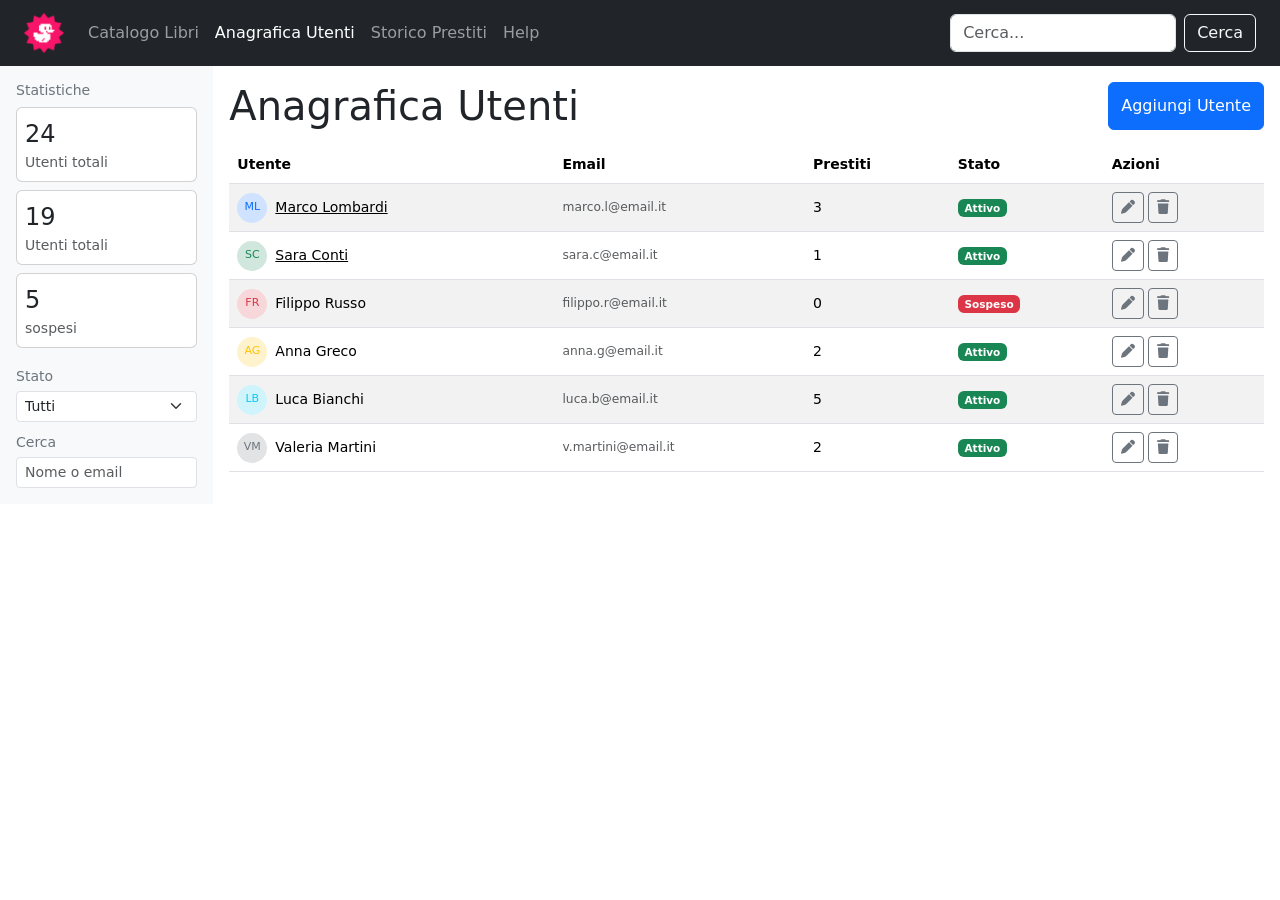
==== anagrafica-utenti.html @ 26023a5a "creazione della pagina anagrafica-utenti" ====
<!DOCTYPE html>
<html lang="it">

<head>
    <meta charset="UTF-8">
    <meta name="viewport" content="width=device-width, initial-scale=1.0">
    <title>Anagrafica Utenti</title>
    <link href="https://cdn.jsdelivr.net/npm/bootstrap@5.3.8/dist/css/bootstrap.min.css" rel="stylesheet"
        integrity="sha384-sRIl4kxILFvY47J16cr9ZwB07vP4J8+LH7qKQnuqkuIAvNWLzeN8tE5YBujZqJLB" crossorigin="anonymous">
    <link rel="stylesheet" href="https://cdnjs.cloudflare.com/ajax/libs/font-awesome/6.5.0/css/all.min.css">

    <link rel="stylesheet" href="./style/index.css">
</head>

<body>
    <header>
        <nav class="navbar navbar-expand-lg bg-dark navbar-dark">
            <div class="container-fluid px-4">
                <a class="navbar-brand d-flex align-items-center gap-2" href="./index.html">
                    <img src="./img/duck.png" alt="Logo" class="header-logo">
                </a>
                <button class="navbar-toggler" type="button" data-bs-toggle="collapse" data-bs-target="#navMenu"
                    aria-controls="navMenu" aria-expanded="false" aria-label="Toggle navigation">
                    <span class="navbar-toggler-icon"></span>
                </button>
                <div class="collapse navbar-collapse" id="navMenu">
                    <ul class="navbar-nav me-auto mb-2 mb-lg-0">
                        <li class="nav-item">
                            <a class="nav-link" href="./index-offcanvas.html">Catalogo Libri</a>
                        </li>
                        <li class="nav-item">
                            <a class="nav-link text-white" href="./anagrafica-utenti.html">Anagrafica Utenti</a>
                        </li>
                        <li class="nav-item">
                            <a class="nav-link" href="#">Storico Prestiti</a>
                        </li>
                        <li class="nav-item">
                            <a class="nav-link" href="#">Help</a>
                        </li>
                    </ul>
                    <form class="d-flex gap-2" role="search">
                        <input class="form-control" type="search" placeholder="Cerca...">
                        <button class="btn btn-outline-light" type="submit">Cerca</button>
                    </form>
                </div>
            </div>
        </nav>
    </header>

    <div class="container-fluid p-0">
        <div class="row g-0">
            <aside class="col-md-3 col-lg-2 d-none d-md-block p-3 bg-light">
                <h4 class="small fw-medium text-secondary mb-2">Statistiche</h4>
                <article class="card mb-2">
                    <div class="card-body p-2">
                        <strong class="fs-4 fw-medium">24</strong>
                        <small class="text-muted d-block">Utenti totali</small>
                    </div>
                </article>
                <article class="card mb-2">
                    <div class="card-body p-2">
                        <strong class="fs-4 fw-medium">19</strong>
                        <small class="text-muted d-block">Utenti totali</small>
                    </div>
                </article>
                <article class="card mb-2">
                    <div class="card-body p-2">
                        <strong class="fs-4 fw-medium">5</strong>
                        <small class="text-muted d-block">sospesi</small>
                    </div>
                </article>
                <div class="mt-3">
                    <label for="stato-utente" class="form-label small text-secondary mb-1">Stato</label>
                    <select name="stato utente" id="stato-utente" class="form-select form-select-sm mb-2">
                        <option selected>Tutti</option>
                        <option>Attivo</option>
                        <option>Sospeso</option>
                    </select>
                    <label for="cerca-utente" class="form-label small text-secondary mb-1">Cerca</label>
                    <input type="text" class="form-control form-control-sm" placeholder="Nome o email"
                        id="cerca-utente">
                </div>
            </aside>
            <main class="col-12 col-md-9 col-lg-10 p-3">
                <div class="d-flex justify-content-between aling-items-center mb-3">
                    <h1 class="fw-medium mb-0">Anagrafica Utenti</h1>
                    <button class="btn btn-primary">
                        <a class="text-white text-decoration-none" href="#">Aggiungi Utente</a>
                    </button>
                </div>
                <div class="d-flex d-md-none gap-2 mb-3">
                    <input type="text" class="form-control form-control-sm w-75" placeholder="cerca per nome o email">
                    <select name="stato utente" class="form-select form-select-sm w-25">
                        <option selected>Tutti gli stati</option>
                        <option>Attivo</option>
                        <option>Sospeso</option>
                    </select>
                </div>
                <div class="d-sm-none d-flex flex-column gap-2 ">
                    <div class="card border p-2">
                        <div class="d-flex align-items-center gap-2">
                            <div class="avatar-utente bg-primary-subtle text-primary">ML</div>
                            <div class="flex-grow-1 overflow-hidden">
                                <div class="fw-medium small text-truncate">Marco Lombardi</div>
                                <div class="text-muted small">marco.l@email.it - 3 prestiti</div>
                            </div>
                            <div class="d-flex flex-column align-items-center gap-1">
                                <span class="badge text-bg-success w-100">Attivo</span>
                                <div class="d-flex gap-1">
                                    <button class="btn btn-sm btn-outline-secondary">
                                        <i class="fa-solid fa-pen"></i>
                                    </button>
                                    <button class="btn btn-sm btn-outline-secondary">
                                        <i class="fa-solid fa-trash"></i>
                                    </button>
                                </div>
                            </div>
                        </div>
                    </div>
                    <div class="card border p-2">
                        <div class="d-flex align-items-center gap-2">
                            <div class="avatar-utente bg-success-subtle text-success">SC</div>
                            <div class="flex-grow-1 overflow-hidden">
                                <div class="fw-medium small text-truncate">Sara Conti</div>
                                <div class="text-muted small">sara.c@email.it - 1 prestito</div>
                            </div>
                            <div class="d-flex flex-column align-items-center gap-1">
                                <span class="badge text-bg-success w-100">Attivo</span>
                                <div class="d-flex gap-1">
                                    <button class="btn btn-sm btn-outline-secondary">
                                        <i class="fa-solid fa-pen"></i>
                                    </button>
                                    <button class="btn btn-sm btn-outline-secondary">
                                        <i class="fa-solid fa-trash"></i>
                                    </button>
                                </div>
                            </div>
                        </div>
                    </div>
                    <div class="card border p-2">
                        <div class="d-flex align-items-center gap-2">
                            <div class="avatar-utente bg-danger-subtle text-danger">FR</div>
                            <div class="flex-grow-1 overflow-hidden">
                                <div class="fw-medium small text-truncate">Filippo Russo</div>
                                <div class="text-muted small">filippo.r@email.it - 0 prestiti</div>
                            </div>
                            <div class="d-flex flex-column align-items-center gap-1">
                                <span class="badge text-bg-danger w-100">Sospeso</span>
                                <div class="d-flex gap-1">
                                    <button class="btn btn-sm btn-outline-secondary">
                                        <i class="fa-solid fa-pen"></i>
                                    </button>
                                    <button class="btn btn-sm btn-outline-secondary">
                                        <i class="fa-solid fa-trash"></i>
                                    </button>
                                </div>
                            </div>
                        </div>
                    </div>
                    <div class="card border p-2">
                        <div class="d-flex align-items-center gap-2">
                            <div class="avatar-utente bg-warning-subtle text-warning">AG</div>
                            <div class="flex-grow-1 overflow-hidden">
                                <div class="fw-medium small text-truncate">Anna Greco</div>
                                <div class="text-muted small">anna.g@email.it - 2 prestiti</div>
                            </div>
                            <div class="d-flex flex-column align-items-center gap-1">
                                <span class="badge text-bg-success w-100">Attivo</span>
                                <div class="d-flex gap-1">
                                    <button class="btn btn-sm btn-outline-secondary">
                                        <i class="fa-solid fa-pen"></i>
                                    </button>
                                    <button class="btn btn-sm btn-outline-secondary">
                                        <i class="fa-solid fa-trash"></i>
                                    </button>
                                </div>
                            </div>
                        </div>
                    </div>
                    <div class="card border p-2">
                        <div class="d-flex align-items-center gap-2">
                            <div class="avatar-utente bg-info-subtle text-info">LB</div>
                            <div class="flex-grow-1 overflow-hidden">
                                <div class="fw-medium small text-truncate">Luca Bianchi</div>
                                <div class="text-muted small">luca.b@email.it - 5 prestiti</div>
                            </div>
                            <div class="d-flex flex-column align-items-center gap-1">
                                <span class="badge text-bg-success w-100">Attivo</span>
                                <div class="d-flex gap-1">
                                    <button class="btn btn-sm btn-outline-secondary">
                                        <i class="fa-solid fa-pen"></i>
                                    </button>
                                    <button class="btn btn-sm btn-outline-secondary">
                                        <i class="fa-solid fa-trash"></i>
                                    </button>
                                </div>
                            </div>
                        </div>
                    </div>
                    <div class="card border p-2">
                        <div class="d-flex align-items-center gap-2">
                            <div class="avatar-utente bg-secondary-subtle text-secondary">VM</div>
                            <div class="flex-grow-1 overflow-hidden">
                                <div class="fw-medium small text-truncate">Valeria Martini</div>
                                <div class="text-muted small">v.martini@email.it - 2 prestiti</div>
                            </div>
                            <div class="d-flex flex-column align-items-center gap-1">
                                <span class="badge text-bg-success w-100">Attivo</span>
                                <div class="d-flex gap-1">
                                    <button class="btn btn-sm btn-outline-secondary">
                                        <i class="fa-solid fa-pen"></i>
                                    </button>
                                    <button class="btn btn-sm btn-outline-secondary">
                                        <i class="fa-solid fa-trash"></i>
                                    </button>
                                </div>
                            </div>
                        </div>
                    </div>
                </div>
                <div class="d-none d-sm-flex">
                    <div class="flex-grow-1">
                        <table class="table table-md table-striped align-middle mb-0 small">
                            <thead>
                                <tr>
                                    <th scope="col">Utente</th>
                                    <th scope="col">Email</th>
                                    <th scope="col">Prestiti</th>
                                    <th scope="col">Stato</th>
                                    <th scope="col">Azioni</th>
                                </tr>
                            </thead>
                            <tbody>
                                <tr class="">
                                    <td>
                                        <div class="d-flex align-items-center gap-2">
                                            <div class="avatar-utente bg-primary-subtle text-primary">ML</div>
                                            <span class="text-decoration-underline" style="cursor:pointer;"
                                                data-bs-toggle="offcanvas" data-bs-target="#user-detail-1">
                                                Marco Lombardi
                                            </span>
                                        </div>
                                    </td>
                                    <td class="text-muted small">marco.l@email.it</td>
                                    <td>3</td>
                                    <td><span class="badge text-bg-success">Attivo</span></td>
                                    <td>
                                        <div class="d-flex gap-1">
                                            <button class="btn btn-sm btn-outline-secondary">
                                                <i class="fa-solid fa-pen"></i>
                                            </button>
                                            <button class="btn btn-sm btn-outline-secondary">
                                                <i class="fa-solid fa-trash"></i>
                                            </button>
                                    </td>
                                </tr>
                                <tr>
                                    <td>
                                        <div class="d-flex align-items-center gap-2">
                                            <div class="avatar-utente bg-success-subtle text-success">SC</div>
                                            <span class="text-decoration-underline" style="cursor:pointer;"
                                                data-bs-toggle="offcanvas" data-bs-target="#user-detail-2">
                                                Sara Conti
                                            </span>
                                        </div>
                                    </td>
                                    <td class="text-muted small">sara.c@email.it</td>
                                    <td>1</td>
                                    <td><span class="badge text-bg-success">Attivo</span></td>
                                    <td>
                                        <div class="d-flex gap-1">
                                            <button class="btn btn-sm btn-outline-secondary">
                                                <i class="fa-solid fa-pen"></i>
                                            </button>
                                            <button class="btn btn-sm btn-outline-secondary">
                                                <i class="fa-solid fa-trash"></i>
                                            </button>
                                    </td>
                                </tr>
                                <tr>
                                    <td>
                                        <div class="d-flex align-items-center gap-2">
                                            <div class="avatar-utente bg-danger-subtle text-danger">FR</div>
                                            <span>Filippo Russo</span>
                                        </div>
                                    </td>
                                    <td class="text-muted small">filippo.r@email.it</td>
                                    <td>0</td>
                                    <td><span class="badge text-bg-danger">Sospeso</span></td>
                                    <td>
                                        <div class="d-flex gap-1">
                                            <button class="btn btn-sm btn-outline-secondary">
                                                <i class="fa-solid fa-pen"></i>
                                            </button>
                                            <button class="btn btn-sm btn-outline-secondary">
                                                <i class="fa-solid fa-trash"></i>
                                            </button>
                                    </td>
                                </tr>
                                <tr>
                                    <td>
                                        <div class="d-flex align-items-center gap-2">
                                            <div class="avatar-utente bg-warning-subtle text-warning">AG</div>
                                            <span>Anna Greco</span>
                                        </div>
                                    </td>
                                    <td class="text-muted small">anna.g@email.it</td>
                                    <td>2</td>
                                    <td><span class="badge text-bg-success">Attivo</span></td>
                                    <td>
                                        <div class="d-flex gap-1">
                                            <button class="btn btn-sm btn-outline-secondary">
                                                <i class="fa-solid fa-pen"></i>
                                            </button>
                                            <button class="btn btn-sm btn-outline-secondary">
                                                <i class="fa-solid fa-trash"></i>
                                            </button>
                                    </td>
                                </tr>
                                <tr>
                                    <td>
                                        <div class="d-flex align-items-center gap-2">
                                            <div class="avatar-utente bg-info-subtle text-info">LB</div>
                                            <span>Luca Bianchi</span>
                                        </div>
                                    </td>
                                    <td class="text-muted small">luca.b@email.it</td>
                                    <td>5</td>
                                    <td><span class="badge text-bg-success">Attivo</span></td>
                                    <td>
                                        <div class="d-flex gap-1">
                                            <button class="btn btn-sm btn-outline-secondary">
                                                <i class="fa-solid fa-pen"></i>
                                            </button>
                                            <button class="btn btn-sm btn-outline-secondary">
                                                <i class="fa-solid fa-trash"></i>
                                            </button>
                                    </td>
                                </tr>
                                <tr>
                                    <td>
                                        <div class="d-flex align-items-center gap-2">
                                            <div class="avatar-utente bg-secondary-subtle text-secondary">VM</div>
                                            <span>Valeria Martini</span>
                                        </div>
                                    </td>
                                    <td class="text-muted small">v.martini@email.it</td>
                                    <td>2</td>
                                    <td><span class="badge text-bg-success">Attivo</span></td>
                                    <td>
                                        <div class="d-flex gap-1">
                                            <button class="btn btn-sm btn-outline-secondary">
                                                <i class="fa-solid fa-pen"></i>
                                            </button>
                                            <button class="btn btn-sm btn-outline-secondary">
                                                <i class="fa-solid fa-trash"></i>
                                            </button>
                                    </td>
                                </tr>
                            </tbody>
                        </table>
                        <div class="offcanvas offcanvas-end" id="user-detail-1">
                            <div class="offcanvas-header">
                                <h5 class="offcanvas-title">Dettagli Utente</h5>
                                <button class="btn-close" data-bs-dismiss="offcanvas"></button>
                            </div>
                            <div class="offcanvas-body">
                                <div class="card">
                                    <div class="d-flex justify-content-center my-1">
                                        <div class="card-avatar bg-primary-subtle text-primary">ML</div>
                                    </div>
                                    <div class="text-center fw-medium mb-1 small">Marco Lombardi</div>
                                    <div class="text-center text-muted mb-3 small">marco.l@email.it
                                    </div>
                                    <div class="card-body">
                                        <div class="d-flex justify-content-between border-bottom py-1 small">
                                            <span class="text-muted">Telefono</span>
                                            <span class="fw-medium">333 1234567</span>
                                        </div>
                                        <div class="d-flex justify-content-between border-bottom py-1 small">
                                            <span class="text-muted">Stato</span>
                                            <span class="badge bg-success">Attivo</span>
                                        </div>
                                        <div class="d-flex justify-content-between border-bottom py-1 small">
                                            <span class="text-muted">Iscritto il</span>
                                            <span class="fw-medium">12/03/2022</span>
                                        </div>
                                        <div class="d-flex justify-content-between border-bottom py-1 small">
                                            <span class="text-muted">Prestiti attivi</span>
                                            <span class="fw-medium">3</span>
                                        </div>
                                        <div class="d-flex justify-content-between py-1 small">
                                            <span class="text-muted">Prestiti totali</span>
                                            <span class="fw-medium">14</span>
                                        </div>
                                    </div>
                                </div>
                            </div>
                        </div>
                        <div class="offcanvas offcanvas-end" id="user-detail-2">
                            <div class="offcanvas-header">
                                <h5 class="offcanvas-title">Dettagli Utente</h5>
                                <button class="btn-close" data-bs-dismiss="offcanvas"></button>
                            </div>
                            <div class="offcanvas-body">
                                <div class="card">
                                    <div class="d-flex justify-content-center mb-1">
                                        <div class="card-avatar bg-success-subtle text-success">SC</div>
                                    </div>
                                    <div class="text-center fw-medium mb-1 small">Sara Conti</div>
                                    <div class="text-center text-muted mb-3 small">sara.c@email.it</div>
                                    <div class="card-body">
                                        <div class="d-flex justify-content-between border-bottom py-1 small">
                                            <span class="text-muted">Telefono</span>
                                            <span class="fw-medium">333 1234567</span>
                                        </div>
                                        <div class="d-flex justify-content-between border-bottom py-1 small">
                                            <span class="text-muted">Stato</span>
                                            <span class="badge bg-success">Attivo</span>
                                        </div>
                                        <div class="d-flex justify-content-between border-bottom py-1 small">
                                            <span class="text-muted">Iscritto il</span>
                                            <span class="fw-medium">13/05/2021</span>
                                        </div>
                                        <div class="d-flex justify-content-between border-bottom py-1 small">
                                            <span class="text-muted">Prestiti attivi</span>
                                            <span class="fw-medium">1</span>
                                        </div>
                                        <div class="d-flex justify-content-between py-1 small">
                                            <span class="text-muted">Prestiti totali</span>
                                            <span class="fw-medium">22</span>
                                        </div>
                                    </div>
                                </div>
                            </div>
                        </div>
                    </div>
                </div>
            </main>
        </div>
    </div>
    <script src="https://cdn.jsdelivr.net/npm/bootstrap@5.3.8/dist/js/bootstrap.bundle.min.js"
        integrity="sha384-FKyoEForCGlyvwx9Hj09JcYn3nv7wiPVlz7YYwJrWVcXK/BmnVDxM+D2scQbITxI"
        crossorigin="anonymous"></script>
</body>

</html>
---- style/index.css ----
.header-logo {
    width: 40px;
    height: 40px;
}

.avatar-utente{
    width: 30px;
    height: 30px;
    border-radius: 50%;
    display: inline-flex;
    align-items: center;
    justify-content: center;
    font-size: 11px;
    font-weight: 500;
    flex-shrink: 0;
}

.card-avatar{
    width: 60px;
    aspect-ratio: 1;
    border-radius: 50%;
    display: inline-flex;
    align-items: center;
    justify-content: center;
    font-size: 20px;
    font-weight: 500;
    flex-shrink: 0;
}


/*media query*/
@media screen and (min-width: 0px) {

    .table-1 th:nth-child(2),
    .table-1 td:nth-child(2) {
        display: none;
    }
}

@media screen and (min-width: 768px) {

    .table-1 th:nth-child(2),
    .table-1 td:nth-child(2) {
        display: table-cell;
    }
}
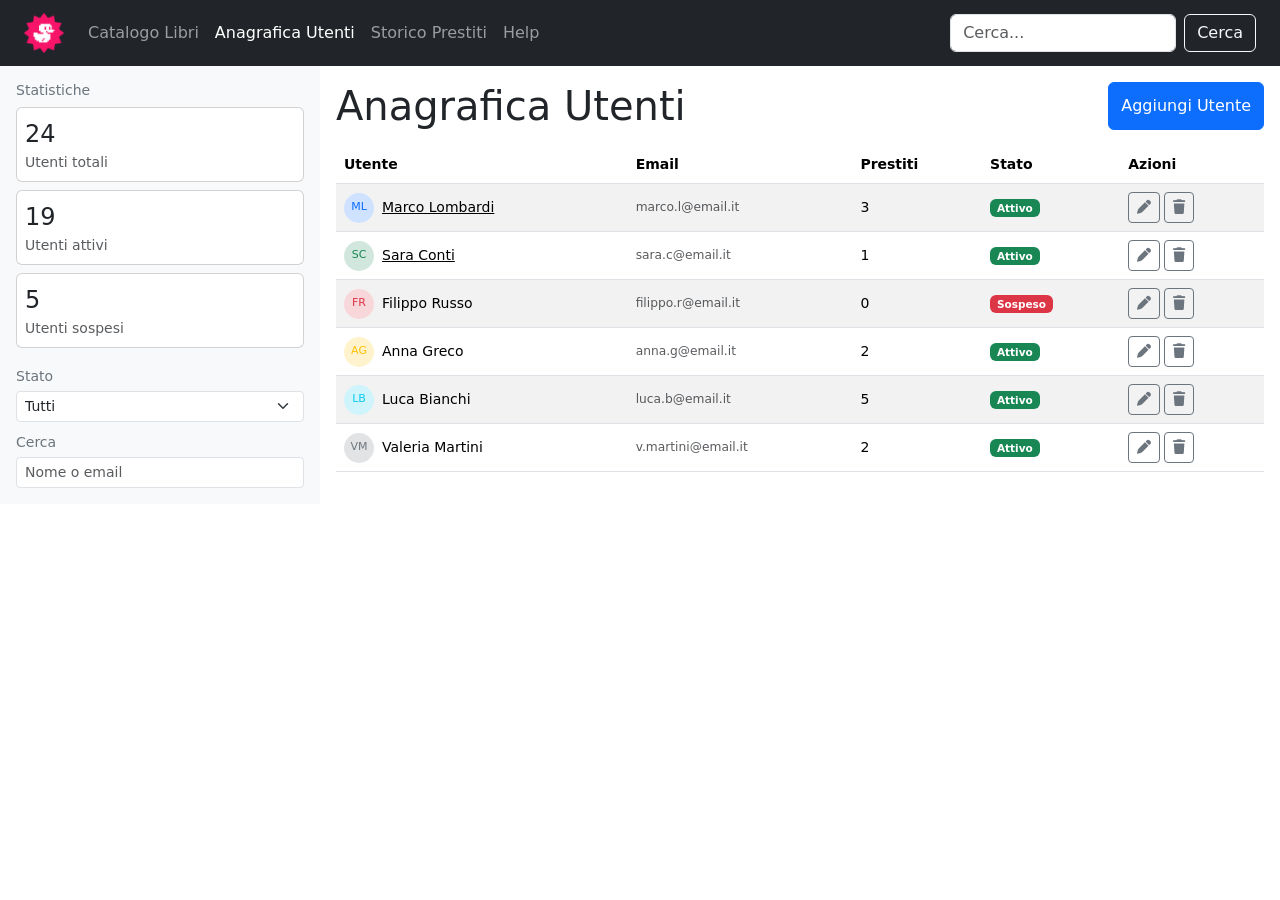
==== commit 362665e0: "correzione testo sidebar" ====
--- a/anagrafica-utenti.html
+++ b/anagrafica-utenti.html
@@ -49,7 +49,7 @@
 
     <div class="container-fluid p-0">
         <div class="row g-0">
-            <aside class="col-md-3 col-lg-2 d-none d-md-block p-3 bg-light">
+            <aside class="col-md-3 d-none d-md-block p-3 bg-light">
                 <h4 class="small fw-medium text-secondary mb-2">Statistiche</h4>
                 <article class="card mb-2">
                     <div class="card-body p-2">
@@ -60,13 +60,13 @@
                 <article class="card mb-2">
                     <div class="card-body p-2">
                         <strong class="fs-4 fw-medium">19</strong>
-                        <small class="text-muted d-block">Utenti totali</small>
+                        <small class="text-muted d-block">Utenti attivi</small>
                     </div>
                 </article>
                 <article class="card mb-2">
                     <div class="card-body p-2">
                         <strong class="fs-4 fw-medium">5</strong>
-                        <small class="text-muted d-block">sospesi</small>
+                        <small class="text-muted d-block">Utenti sospesi</small>
                     </div>
                 </article>
                 <div class="mt-3">
@@ -81,7 +81,7 @@
                         id="cerca-utente">
                 </div>
             </aside>
-            <main class="col-12 col-md-9 col-lg-10 p-3">
+            <main class="col-12 col-md-9 p-3">
                 <div class="d-flex justify-content-between aling-items-center mb-3">
                     <h1 class="fw-medium mb-0">Anagrafica Utenti</h1>
                     <button class="btn btn-primary">
